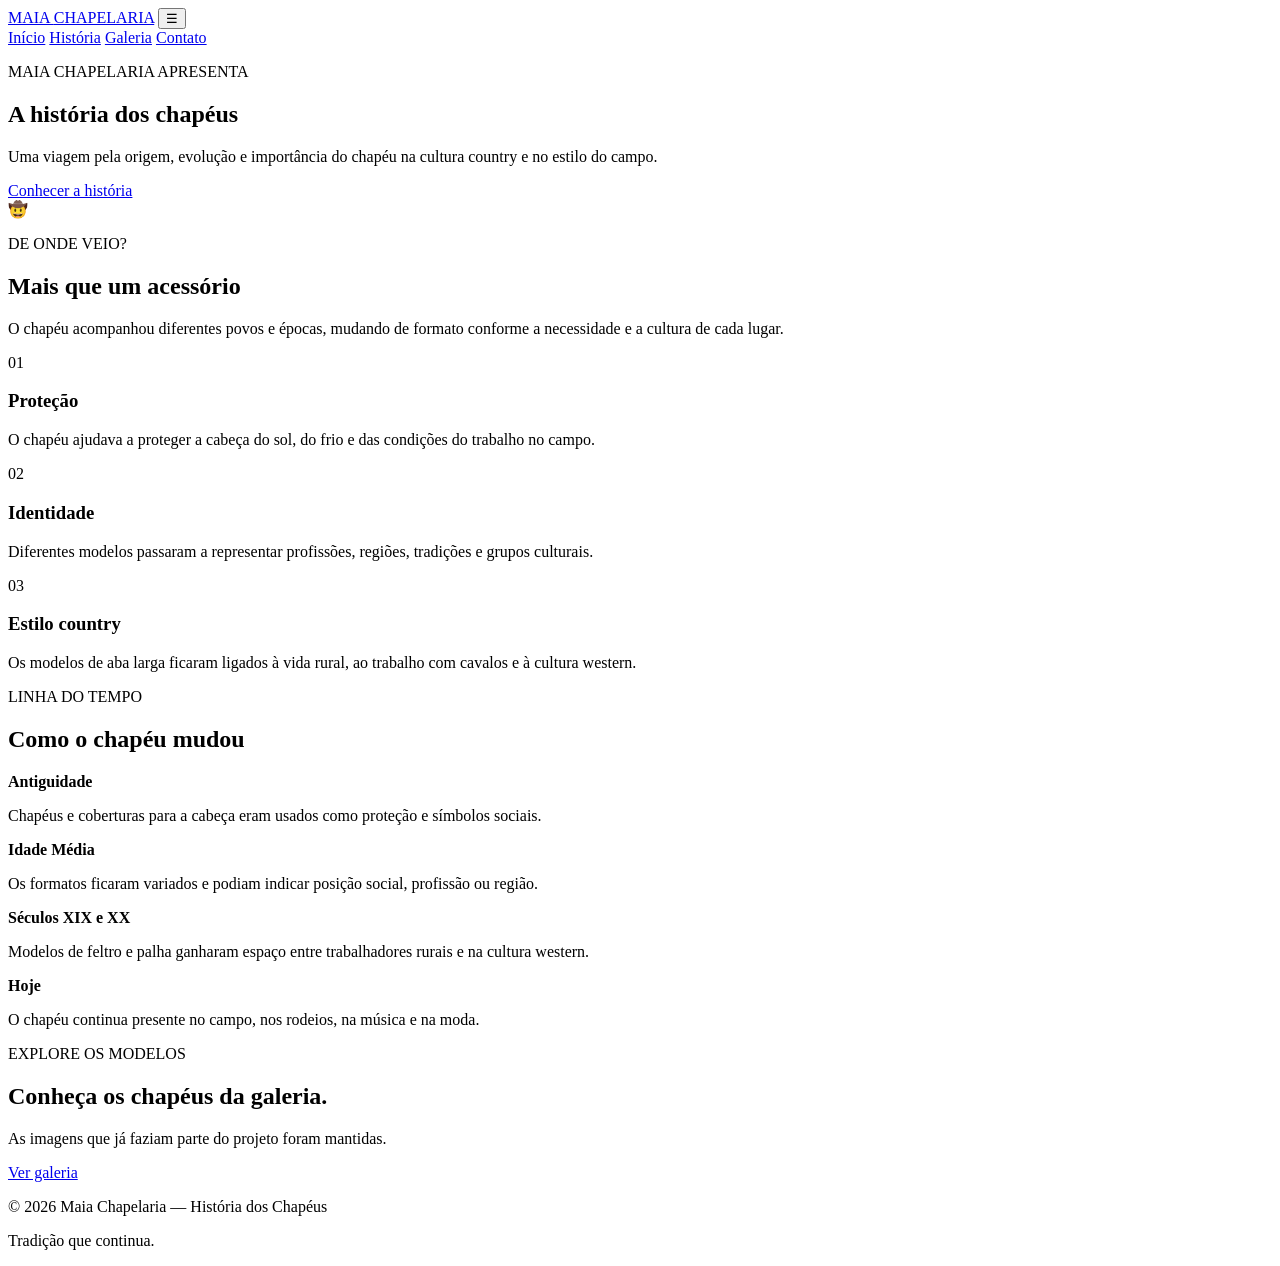
==== index.html @ d1cd052e "Melhora acessibilidade do menu e documenta publicacao" ====
<!DOCTYPE html>
<html lang="pt-BR">
<head>
    <meta charset="UTF-8">
    <meta name="viewport" content="width=device-width, initial-scale=1.0">
    <title>Maia Chapelaria — História dos Chapéus</title>
    <link rel="stylesheet" href="css/style.css">
</head>
<body>
<header class="header">
    <a href="index.html" class="logo">MAIA <span>CHAPELARIA</span></a>
    <button class="menu-btn" id="menuBtn" type="button" aria-label="Abrir menu de navegacao" aria-controls="nav" aria-expanded="false">☰</button>
    <nav id="nav">
        <a href="index.html">Início</a>
        <a href="pages/historia.html">História</a>
        <a href="pages/produtos.html">Galeria</a>
        <a href="pages/contato.html">Contato</a>
    </nav>
</header>
<main>
    <section class="hero history-hero">
        <div class="hero-content">
            <p class="eyebrow">MAIA CHAPELARIA APRESENTA</p>
            <h1>A história dos <span>chapéus</span></h1>
            <p>Uma viagem pela origem, evolução e importância do chapéu na cultura country e no estilo do campo.</p>
            <a href="pages/historia.html" class="btn">Conhecer a história</a>
        </div>
        <div class="hero-hat">🤠</div>
    </section>
    <section class="section">
        <div class="section-title">
            <p class="eyebrow">DE ONDE VEIO?</p>
            <h2>Mais que um acessório</h2>
            <p>O chapéu acompanhou diferentes povos e épocas, mudando de formato conforme a necessidade e a cultura de cada lugar.</p>
        </div>
        <div class="history-grid">
            <article class="history-card"><span>01</span><h3>Proteção</h3><p>O chapéu ajudava a proteger a cabeça do sol, do frio e das condições do trabalho no campo.</p></article>
            <article class="history-card"><span>02</span><h3>Identidade</h3><p>Diferentes modelos passaram a representar profissões, regiões, tradições e grupos culturais.</p></article>
            <article class="history-card"><span>03</span><h3>Estilo country</h3><p>Os modelos de aba larga ficaram ligados à vida rural, ao trabalho com cavalos e à cultura western.</p></article>
        </div>
    </section>
    <section class="timeline-section">
        <div class="section-title"><p class="eyebrow">LINHA DO TEMPO</p><h2>Como o chapéu mudou</h2></div>
        <div class="timeline">
            <article><strong>Antiguidade</strong><p>Chapéus e coberturas para a cabeça eram usados como proteção e símbolos sociais.</p></article>
            <article><strong>Idade Média</strong><p>Os formatos ficaram variados e podiam indicar posição social, profissão ou região.</p></article>
            <article><strong>Séculos XIX e XX</strong><p>Modelos de feltro e palha ganharam espaço entre trabalhadores rurais e na cultura western.</p></article>
            <article><strong>Hoje</strong><p>O chapéu continua presente no campo, nos rodeios, na música e na moda.</p></article>
        </div>
    </section>
    <section class="banner">
        <div><p class="eyebrow">EXPLORE OS MODELOS</p><h2>Conheça os chapéus da galeria.</h2><p>As imagens que já faziam parte do projeto foram mantidas.</p></div>
        <a href="pages/produtos.html" class="btn btn-light">Ver galeria</a>
    </section>
</main>
<footer><p>© 2026 Maia Chapelaria — História dos Chapéus</p><p>Tradição que continua.</p></footer>
<script src="js/script.js"></script>
</body>
</html>
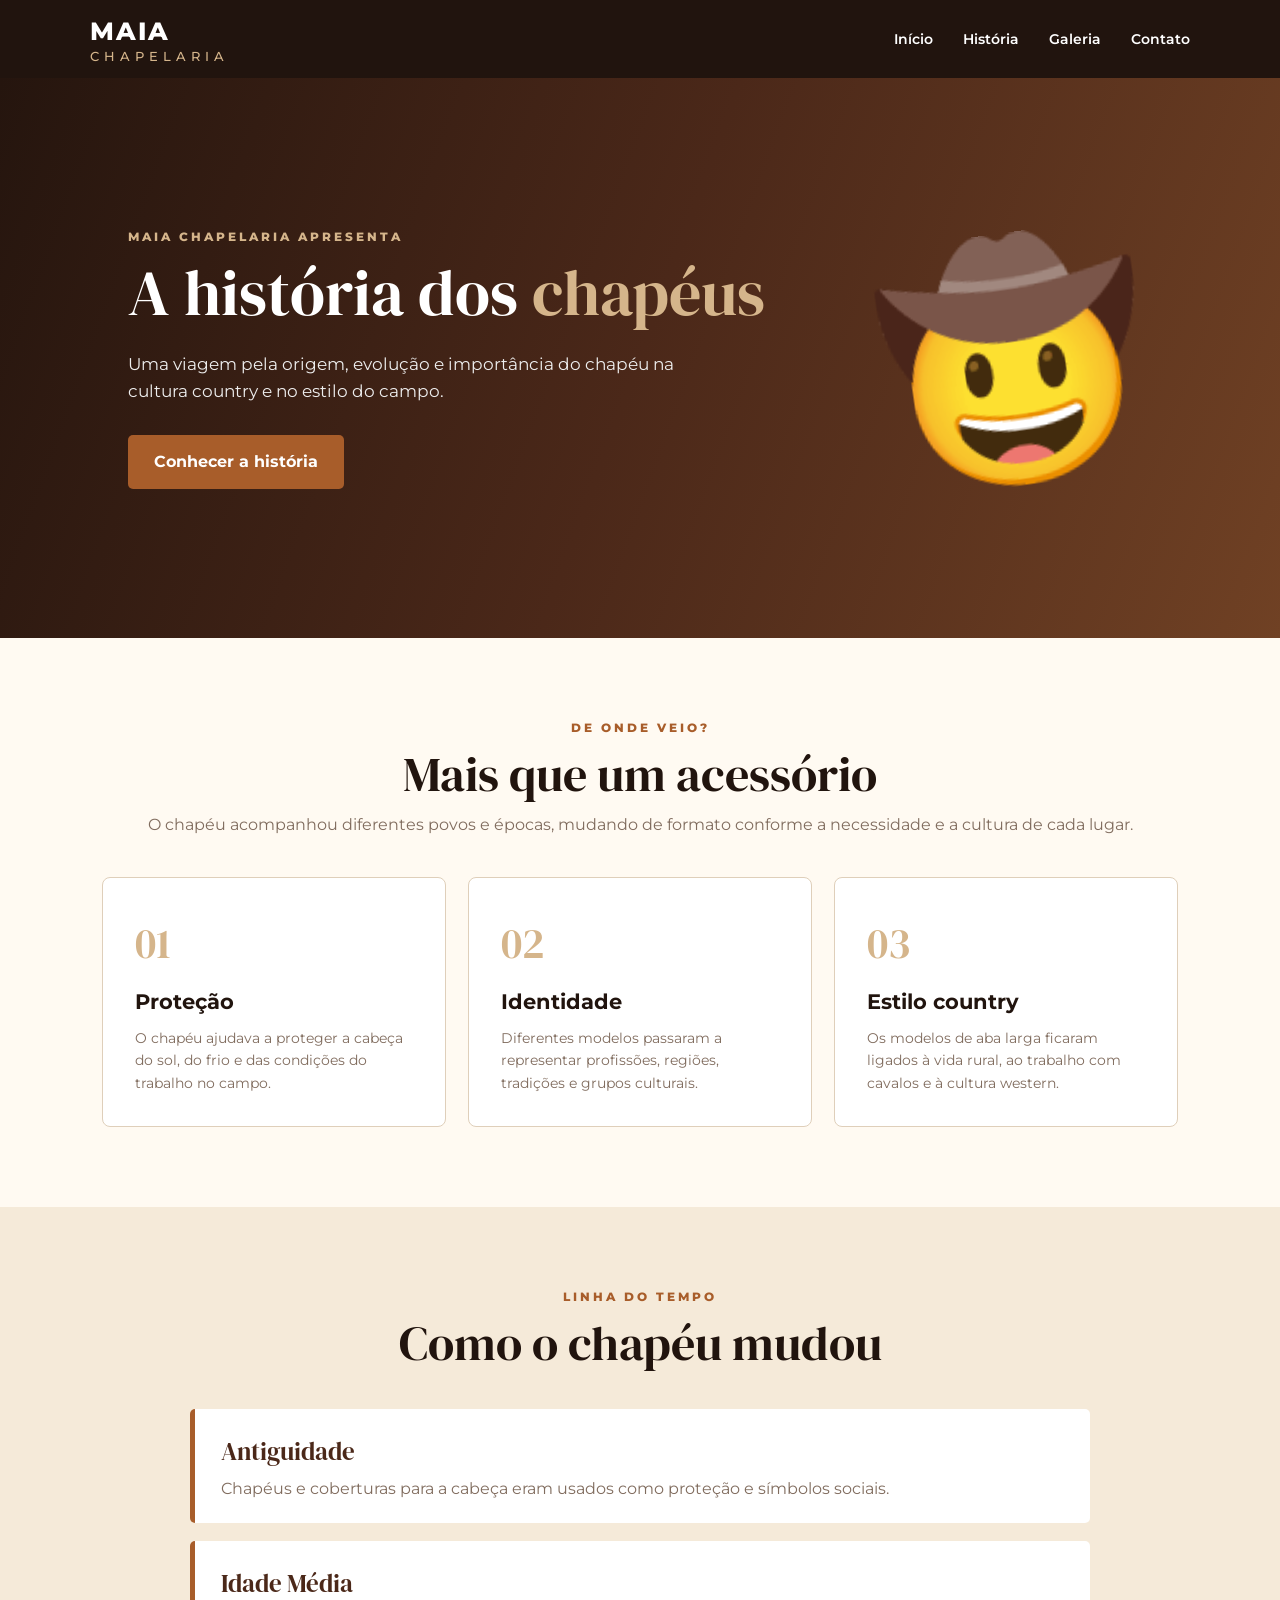
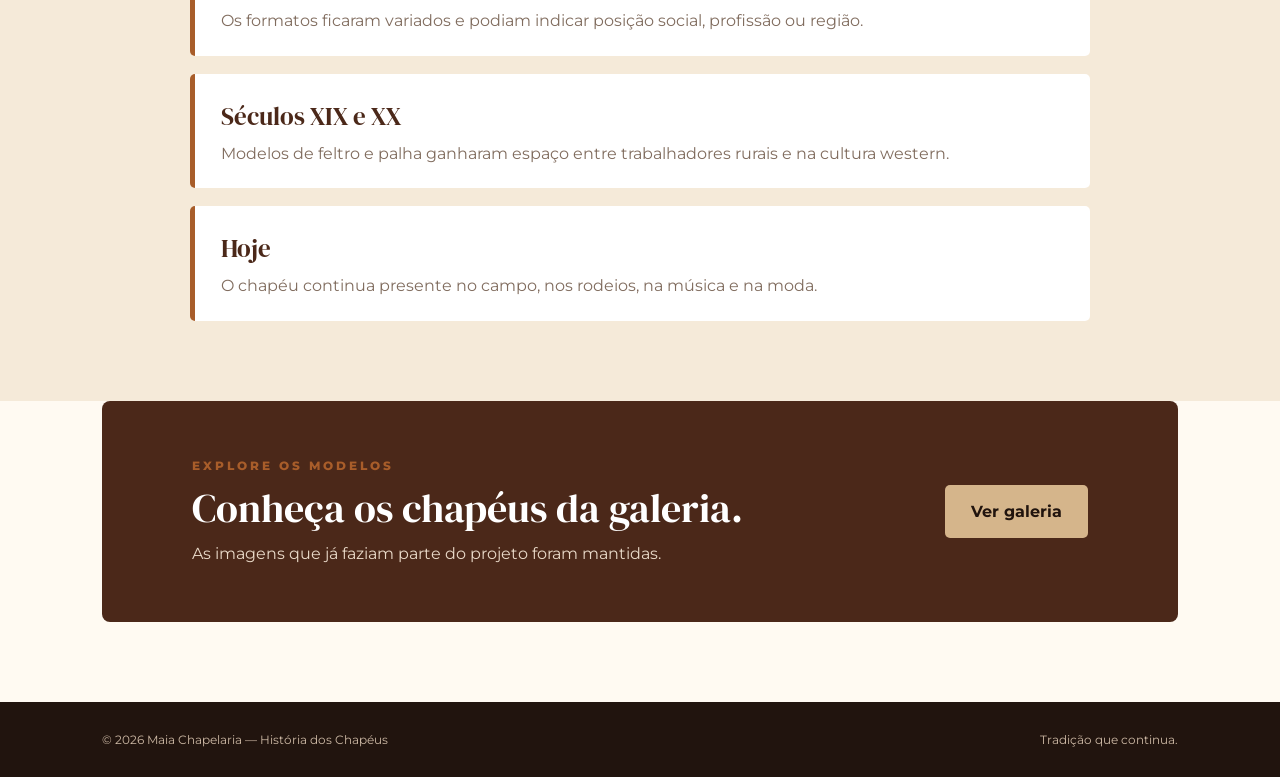
==== commit 063ffe57: "Adiciona estrutura inicial do site Maia Chapelaria" ====
--- a/index.html
+++ b/index.html
@@ -9,7 +9,7 @@
 <body>
 <header class="header">
     <a href="index.html" class="logo">MAIA <span>CHAPELARIA</span></a>
-    <button class="menu-btn" id="menuBtn" type="button" aria-label="Abrir menu de navegacao" aria-controls="nav" aria-expanded="false">☰</button>
+    <button class="menu-btn" id="menuBtn">☰</button>
     <nav id="nav">
         <a href="index.html">Início</a>
         <a href="pages/historia.html">História</a>
--- a/css/style.css
+++ b/css/style.css
@@ -0,0 +1,731 @@
+@import url('https://fonts.googleapis.com/css2?family=DM+Serif+Display&family=Montserrat:wght@400;500;600;700;800&display=swap');
+
+:root {
+    --brown: #4b2819;
+    --dark: #21140e;
+    --cream: #f5ead9;
+    --sand: #d5b58b;
+    --light: #fffaf2;
+    --orange: #a85d2a;
+    --border: #dfcfba;
+}
+
+* {
+    box-sizing: border-box;
+    margin: 0;
+    padding: 0;
+}
+
+body {
+    font-family: Montserrat, sans-serif;
+    background: var(--light);
+    color: var(--dark);
+    line-height: 1.6;
+}
+
+a {
+    text-decoration: none;
+    color: inherit;
+}
+
+/* CABEÇALHO */
+.header {
+    height: 78px;
+    background: var(--dark);
+    color: white;
+    display: flex;
+    align-items: center;
+    justify-content: space-between;
+    padding: 0 7%;
+    position: sticky;
+    top: 0;
+    z-index: 10;
+}
+
+.logo {
+    font-size: 25px;
+    font-weight: 800;
+    letter-spacing: 2px;
+}
+
+.logo span {
+    display: block;
+    font-size: 13px;
+    font-weight: 500;
+    letter-spacing: 5px;
+    color: var(--sand);
+    margin-top: -5px;
+}
+
+nav {
+    display: flex;
+    gap: 30px;
+    align-items: center;
+}
+
+nav a {
+    font-size: 14px;
+    font-weight: 600;
+}
+
+nav a:hover {
+    color: var(--sand);
+}
+
+nav b {
+    background: var(--orange);
+    border-radius: 20px;
+    padding: 2px 7px;
+    font-size: 11px;
+}
+
+.menu-btn {
+    display: none;
+    background: none;
+    border: none;
+    color: white;
+    font-size: 28px;
+    cursor: pointer;
+}
+
+/* TEXTOS */
+h1,
+h2 {
+    font-family: 'DM Serif Display', serif;
+    font-weight: 400;
+    line-height: 1.05;
+}
+
+.eyebrow {
+    font-size: 12px;
+    font-weight: 800;
+    letter-spacing: 3px;
+    color: var(--orange);
+    margin-bottom: 12px;
+}
+
+/* HOME */
+.hero {
+    min-height: 590px;
+    background: linear-gradient(110deg, #25150e, #4b2819, #704124);
+    color: white;
+    display: flex;
+    align-items: center;
+    padding: 70px 10%;
+}
+
+.hero-content {
+    max-width: 650px;
+}
+
+.hero .eyebrow {
+    color: var(--sand);
+}
+
+.hero h1 {
+    font-size: 64px;
+}
+
+.hero h1 span {
+    color: var(--sand);
+}
+
+.hero p:not(.eyebrow) {
+    font-size: 17px;
+    max-width: 560px;
+    margin: 25px 0 30px;
+    color: #eeeeee;
+}
+
+.hero-hat {
+    font-size: 220px;
+    margin-left: auto;
+    transform: rotate(-8deg);
+}
+
+/* BOTÕES */
+.btn {
+    display: inline-block;
+    border: none;
+    background: var(--orange);
+    color: white;
+    padding: 14px 26px;
+    border-radius: 5px;
+    font-weight: 700;
+    cursor: pointer;
+    transition: 0.2s;
+}
+
+.btn:hover {
+    transform: translateY(-2px);
+    background: #8e4d23;
+}
+
+.btn-light {
+    background: var(--sand);
+    color: var(--dark);
+}
+
+/* SEÇÕES */
+.section {
+    padding: 80px 8%;
+}
+
+.section-title {
+    text-align: center;
+    margin-bottom: 40px;
+}
+
+.section-title h1,
+.section-title h2 {
+    font-size: 48px;
+}
+
+.section-title p:last-child {
+    margin-top: 12px;
+    color: #806c5e;
+}
+
+/* CATEGORIAS */
+.categories {
+    display: grid;
+    grid-template-columns: repeat(3, 1fr);
+    gap: 22px;
+}
+
+.category {
+    background: white;
+    border: 1px solid var(--border);
+    padding: 35px;
+    text-align: center;
+    border-radius: 8px;
+    transition: 0.2s;
+}
+
+.category:hover {
+    transform: translateY(-5px);
+    box-shadow: 0 12px 30px rgba(75, 40, 25, 0.1);
+}
+
+.category span {
+    font-size: 60px;
+}
+
+.category h3 {
+    font-size: 21px;
+    margin: 10px 0 5px;
+}
+
+.category p {
+    color: #806c5e;
+    font-size: 14px;
+}
+
+/* BANNER */
+.banner {
+    margin: 0 8% 80px;
+    padding: 55px 7%;
+    background: var(--brown);
+    color: white;
+    border-radius: 8px;
+    display: flex;
+    align-items: center;
+    justify-content: space-between;
+    gap: 30px;
+}
+
+.banner h2 {
+    font-size: 40px;
+    max-width: 650px;
+}
+
+.banner p:not(.eyebrow) {
+    max-width: 650px;
+    color: #e9d9c8;
+    margin-top: 12px;
+}
+
+/* PÁGINAS */
+.page {
+    padding: 75px 8%;
+    min-height: calc(100vh - 150px);
+}
+
+/* FILTROS */
+.filters {
+    display: flex;
+    justify-content: center;
+    gap: 10px;
+    margin-bottom: 35px;
+    flex-wrap: wrap;
+}
+
+.filter {
+    padding: 10px 20px;
+    border: 1px solid var(--border);
+    background: white;
+    border-radius: 30px;
+    cursor: pointer;
+    font-weight: 600;
+}
+
+.filter.active,
+.filter:hover {
+    background: var(--brown);
+    color: white;
+}
+
+/* PRODUTOS */
+.products {
+    display: grid;
+    grid-template-columns: repeat(4, 1fr);
+    gap: 22px;
+}
+
+.product {
+    background: white;
+    border: 1px solid var(--border);
+    border-radius: 8px;
+    overflow: hidden;
+    display: flex;
+    flex-direction: column;
+}
+
+.product-img {
+    height: 220px;
+    background: var(--cream);
+    position: relative;
+    overflow: hidden;
+    display: flex;
+    align-items: center;
+    justify-content: center;
+}
+
+.product-img img {
+    width: 100%;
+    height: 100%;
+    object-fit: cover;
+    display: block;
+}
+
+.product-category {
+    position: absolute;
+    top: 10px;
+    left: 10px;
+    background: var(--brown);
+    color: white;
+    font-size: 11px;
+    font-weight: 700;
+    padding: 4px 10px;
+    border-radius: 20px;
+    text-transform: uppercase;
+}
+
+.product-info {
+    padding: 18px;
+    display: flex;
+    flex-direction: column;
+    flex: 1;
+}
+
+.product-info h3 {
+    font-size: 16px;
+}
+
+.product-info p {
+    color: #806c5e;
+    font-size: 12px;
+    margin: 5px 0 12px;
+}
+
+.price {
+    font-weight: 800;
+    font-size: 19px;
+    color: var(--brown);
+    margin-bottom: 14px;
+    display: block;
+}
+
+.add {
+    width: 100%;
+    margin-top: auto;
+}
+
+/* CARRINHO */
+.cart {
+    max-width: 900px;
+    margin: auto;
+    background: white;
+    border: 1px solid var(--border);
+    border-radius: 8px;
+    padding: 25px;
+}
+
+.cart-item {
+    display: flex;
+    align-items: center;
+    gap: 18px;
+    border-bottom: 1px solid var(--border);
+    padding: 18px 0;
+}
+
+.cart-item:last-child {
+    border-bottom: none;
+}
+
+.cart-image {
+    width: 70px;
+    height: 70px;
+    object-fit: cover;
+    border-radius: 6px;
+    border: 1px solid var(--border);
+    background: var(--cream);
+    flex-shrink: 0;
+}
+
+.cart-item-info {
+    flex: 1;
+}
+
+.cart-item-info h3 {
+    font-size: 15px;
+}
+
+.cart-item-info p {
+    color: var(--brown);
+    font-weight: 700;
+}
+
+.remove {
+    border: none;
+    background: none;
+    color: #a33;
+    cursor: pointer;
+    font-weight: 600;
+}
+
+.total {
+    text-align: right;
+    padding-top: 22px;
+    font-size: 21px;
+    font-weight: 800;
+}
+
+.empty {
+    text-align: center;
+    padding: 50px;
+}
+
+/* CONTATO */
+.contact-grid {
+    max-width: 950px;
+    margin: auto;
+    display: grid;
+    grid-template-columns: 1fr 1fr;
+    gap: 50px;
+}
+
+.contact-info {
+    background: var(--brown);
+    color: white;
+    padding: 40px;
+    border-radius: 8px;
+}
+
+.contact-info h2 {
+    font-size: 38px;
+    margin-bottom: 20px;
+}
+
+.contact-info p {
+    margin: 15px 0;
+    color: #eadbc9;
+}
+
+.form {
+    background: white;
+    border: 1px solid var(--border);
+    padding: 35px;
+    border-radius: 8px;
+}
+
+.form label {
+    display: block;
+    font-size: 13px;
+    font-weight: 700;
+    margin-bottom: 18px;
+}
+
+.form input,
+.form textarea {
+    width: 100%;
+    padding: 13px;
+    border: 1px solid var(--border);
+    border-radius: 4px;
+    margin-top: 7px;
+    font-family: inherit;
+}
+
+.form textarea {
+    resize: vertical;
+}
+
+.form .btn {
+    width: 100%;
+}
+
+/* RODAPÉ */
+footer {
+    background: var(--dark);
+    color: #cdb9a5;
+    padding: 28px 8%;
+    display: flex;
+    justify-content: space-between;
+    font-size: 12px;
+}
+
+/* RESPONSIVIDADE */
+@media (max-width: 850px) {
+    .header {
+        padding: 0 5%;
+    }
+
+    .menu-btn {
+        display: block;
+    }
+
+    nav {
+        display: none;
+        position: absolute;
+        top: 78px;
+        left: 0;
+        right: 0;
+        background: var(--dark);
+        padding: 20px 5%;
+        flex-direction: column;
+        align-items: flex-start;
+        gap: 18px;
+    }
+
+    nav.open {
+        display: flex;
+    }
+
+    .hero {
+        padding: 55px 7%;
+    }
+
+    .hero h1 {
+        font-size: 48px;
+    }
+
+    .hero-hat {
+        font-size: 130px;
+    }
+
+    .categories {
+        grid-template-columns: 1fr;
+    }
+
+    .products {
+        grid-template-columns: repeat(2, 1fr);
+    }
+
+    .contact-grid {
+        grid-template-columns: 1fr;
+    }
+
+    .banner {
+        margin: 0 5% 60px;
+        flex-direction: column;
+        align-items: flex-start;
+    }
+
+    .section {
+        padding: 60px 5%;
+    }
+
+    .page {
+        padding: 55px 5%;
+    }
+}
+
+@media (max-width: 520px) {
+    .hero-hat {
+        display: none;
+    }
+
+    .products {
+        grid-template-columns: 1fr;
+    }
+
+    .section-title h1,
+    .section-title h2 {
+        font-size: 38px;
+    }
+
+    footer {
+        flex-direction: column;
+        gap: 8px;
+    }
+
+    .cart-item {
+        align-items: flex-start;
+    }
+}
+/* HISTÓRIA DOS CHAPÉUS */
+.history-hero {
+    min-height: 560px;
+}
+
+.history-grid {
+    display: grid;
+    grid-template-columns: repeat(3, 1fr);
+    gap: 22px;
+    max-width: 1100px;
+    margin: auto;
+}
+
+.history-card {
+    background: white;
+    border: 1px solid var(--border);
+    border-radius: 8px;
+    padding: 32px;
+    position: relative;
+}
+
+.history-card span {
+    font-family: 'DM Serif Display', serif;
+    font-size: 42px;
+    color: var(--sand);
+}
+
+.history-card h3 {
+    font-size: 21px;
+    margin: 8px 0;
+}
+
+.history-card p,
+.history-content p {
+    color: #806c5e;
+    font-size: 14px;
+}
+
+.timeline-section {
+    background: var(--cream);
+    padding: 80px 8%;
+}
+
+.timeline {
+    max-width: 900px;
+    margin: auto;
+    display: grid;
+    gap: 18px;
+}
+
+.timeline article {
+    background: white;
+    border-left: 5px solid var(--orange);
+    padding: 22px 26px;
+    border-radius: 5px;
+}
+
+.timeline strong {
+    font-family: 'DM Serif Display', serif;
+    font-size: 25px;
+    font-weight: 400;
+    color: var(--brown);
+}
+
+.timeline p {
+    margin-top: 5px;
+    color: #806c5e;
+}
+
+.history-content {
+    max-width: 950px;
+    margin: auto;
+    display: grid;
+    grid-template-columns: 1fr 1fr;
+    gap: 24px;
+}
+
+.history-content article {
+    background: white;
+    border: 1px solid var(--border);
+    border-radius: 8px;
+    padding: 32px;
+}
+
+.history-content h2 {
+    font-size: 30px;
+    color: var(--brown);
+    margin-bottom: 10px;
+}
+
+.quote-box {
+    max-width: 950px;
+    margin: 50px auto 0;
+    padding: 35px;
+    background: var(--brown);
+    color: white;
+    border-radius: 8px;
+    text-align: center;
+    font-family: 'DM Serif Display', serif;
+    font-size: 25px;
+}
+
+.history-product .product-info p:last-child {
+    margin-bottom: 0;
+}
+
+@media (max-width: 850px) {
+    .history-grid,
+    .history-content {
+        grid-template-columns: 1fr;
+    }
+
+    .hero-hat {
+        display: none;
+    }
+}
+
+.admin-list {
+    max-width: 950px;
+    margin: auto;
+    display: grid;
+    gap: 18px;
+}
+
+.admin-card {
+    background: white;
+    border: 1px solid var(--border);
+    border-radius: 8px;
+    padding: 25px;
+}
+
+.admin-card h3 {
+    color: var(--brown);
+    margin-bottom: 8px;
+}
+
+.admin-card p {
+    margin: 8px 0;
+    color: #66554a;
+}
+
+.admin-actions {
+    display: flex;
+    align-items: center;
+    gap: 20px;
+    margin-top: 18px;
+}
+
+.admin-actions .btn {
+    padding: 9px 18px;
+}
+
+.admin-form {
+    max-width: 700px;
+    margin: auto;
+}
